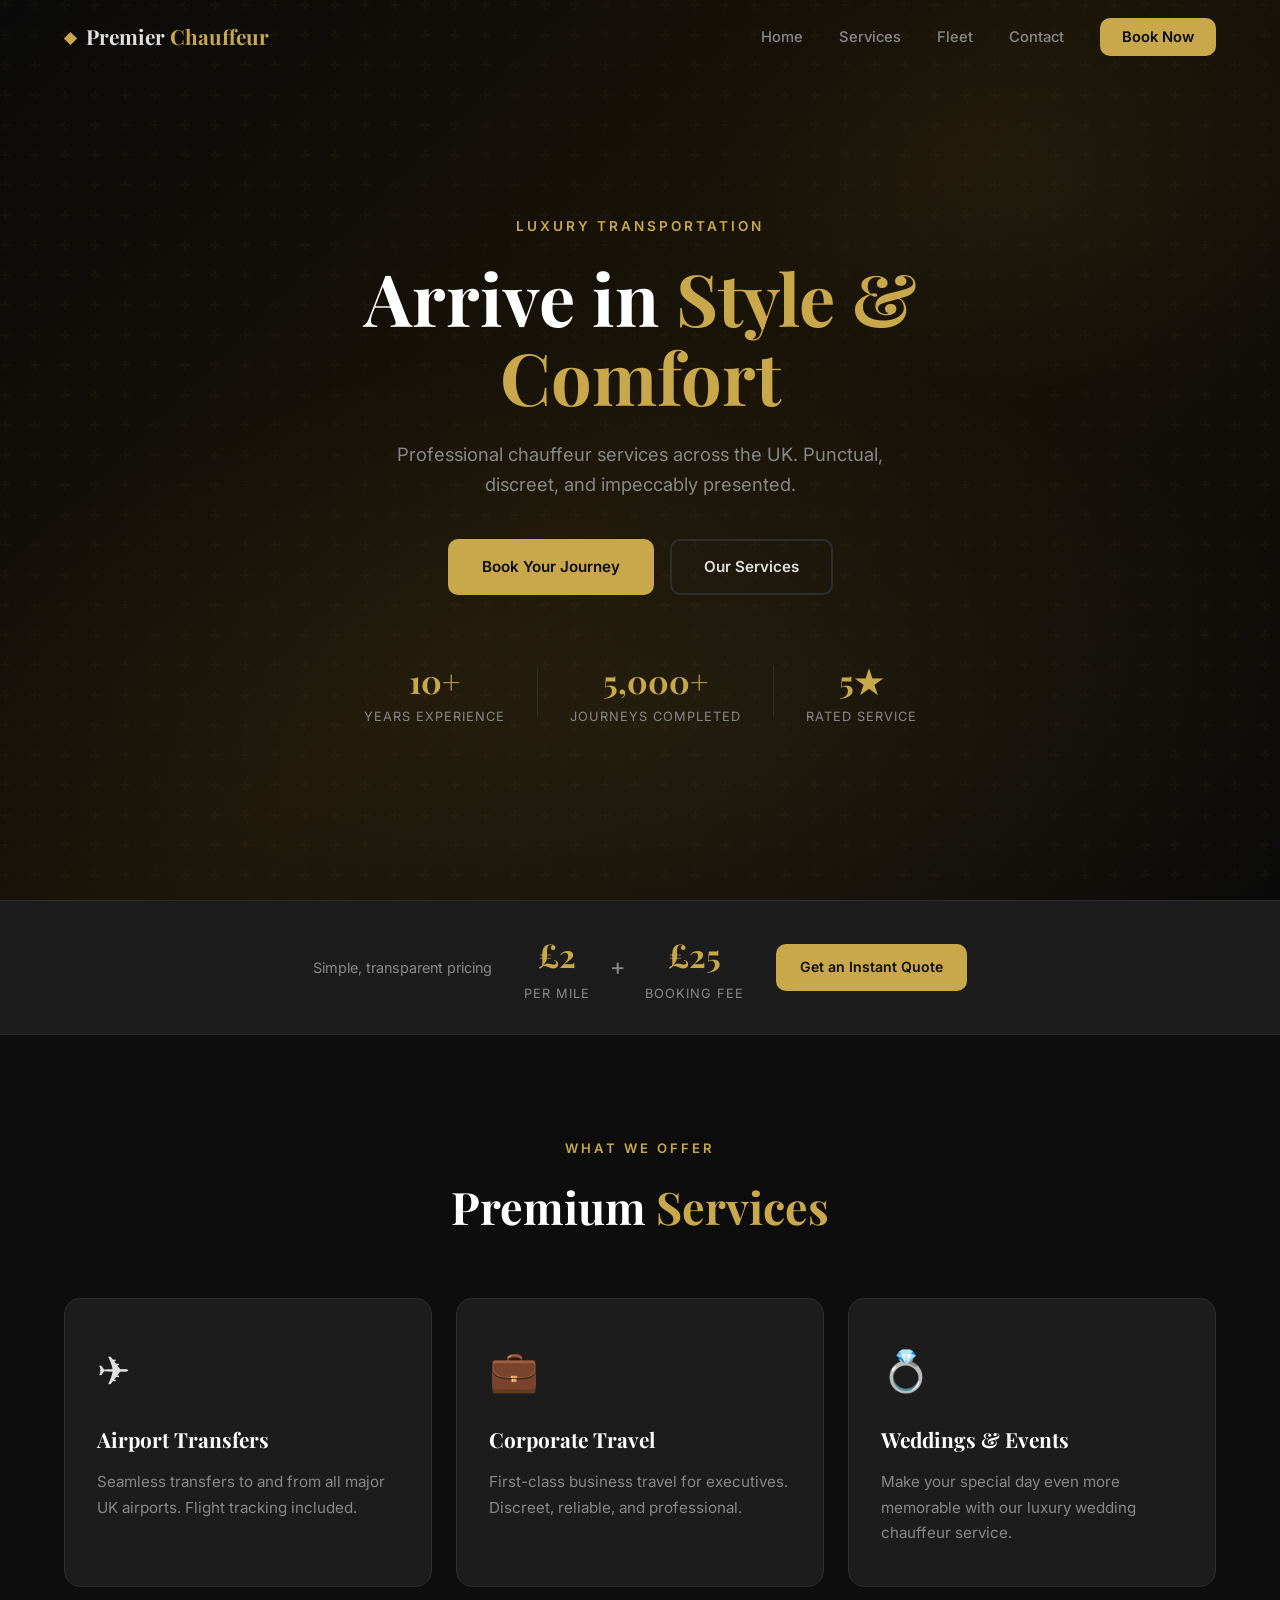
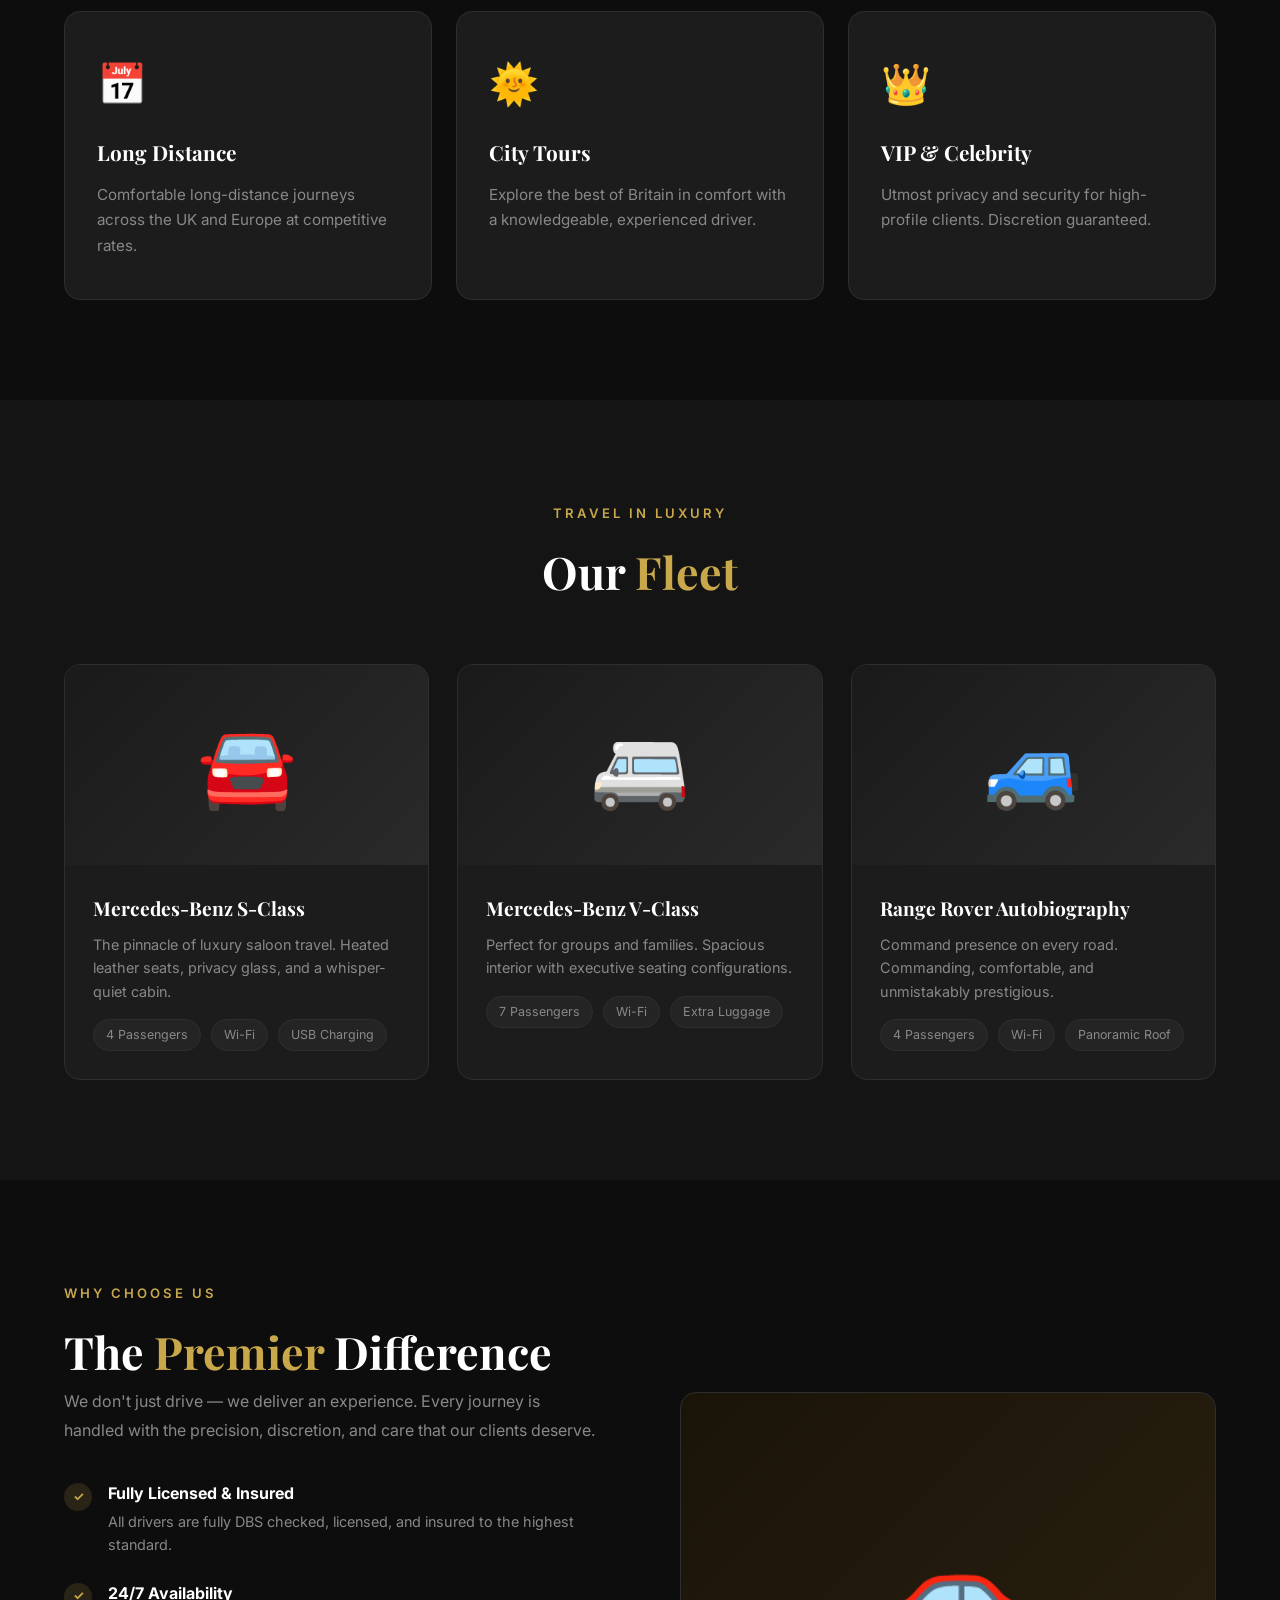
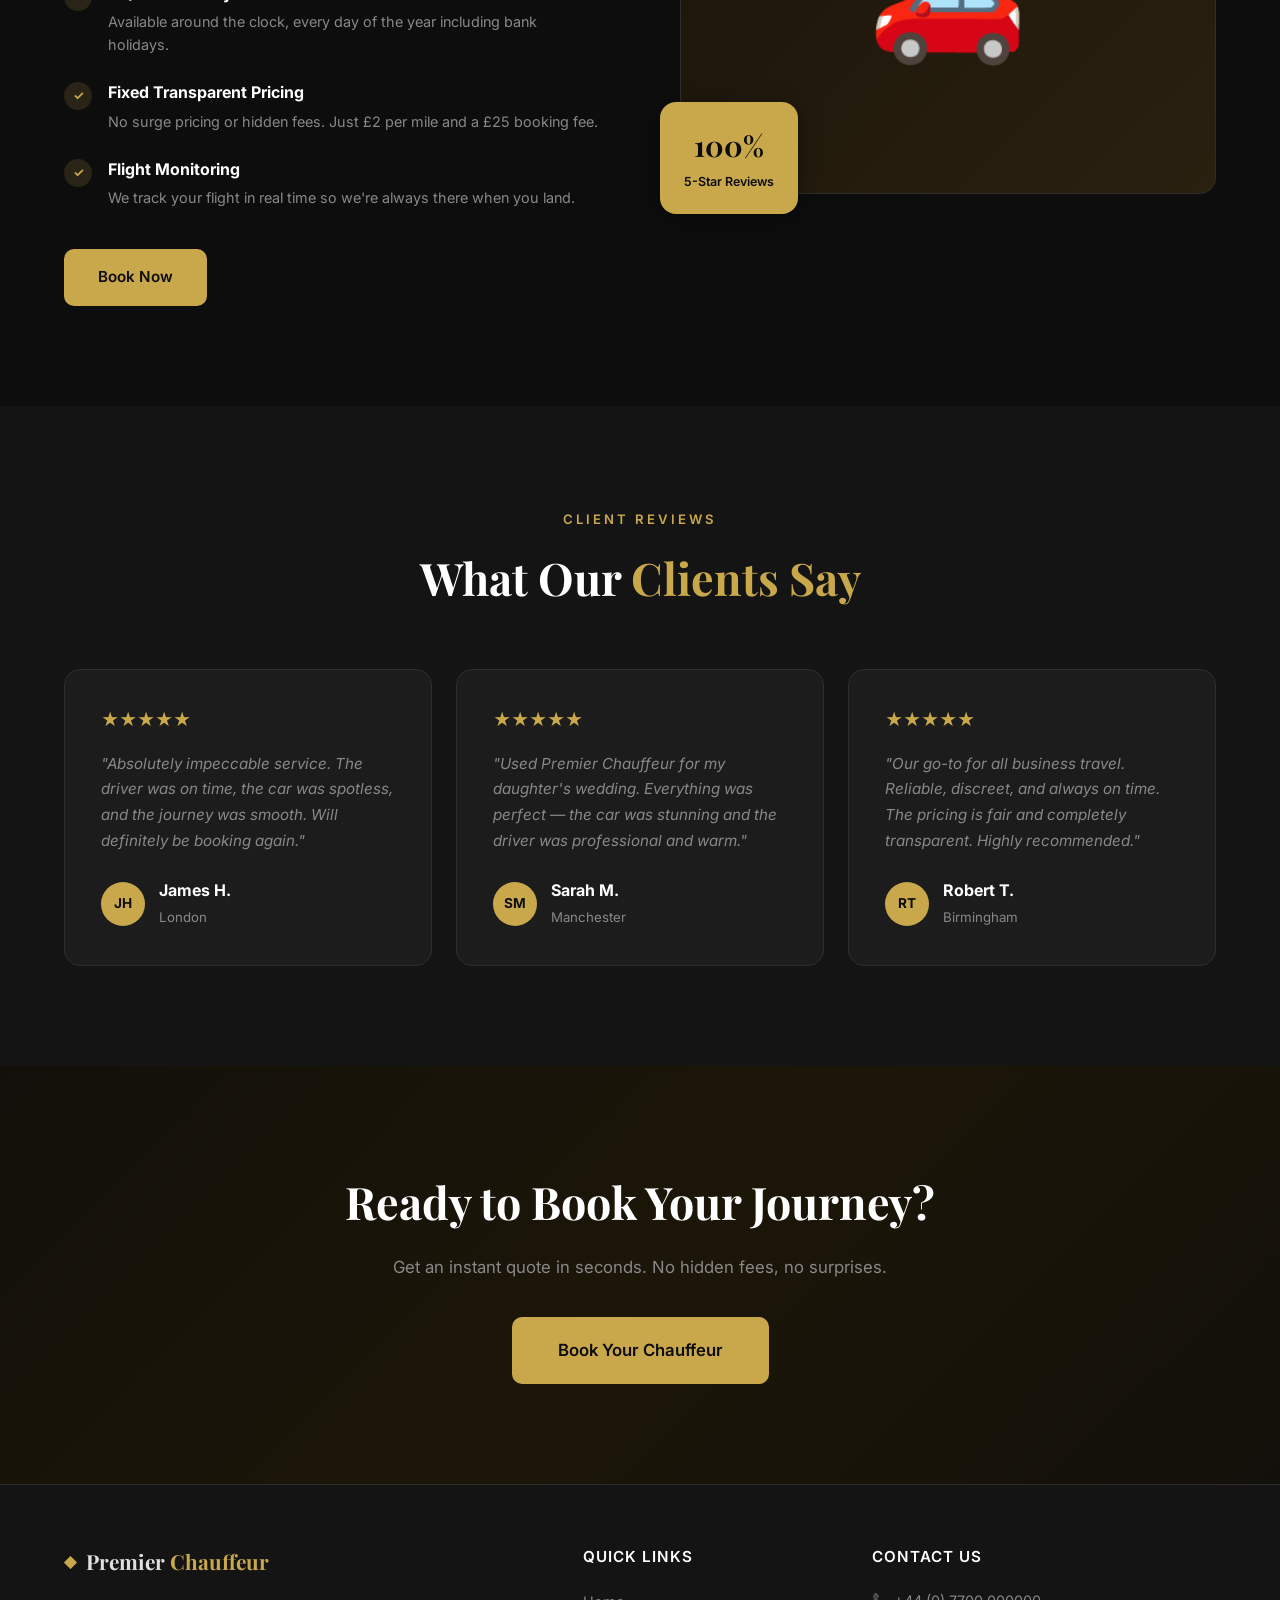
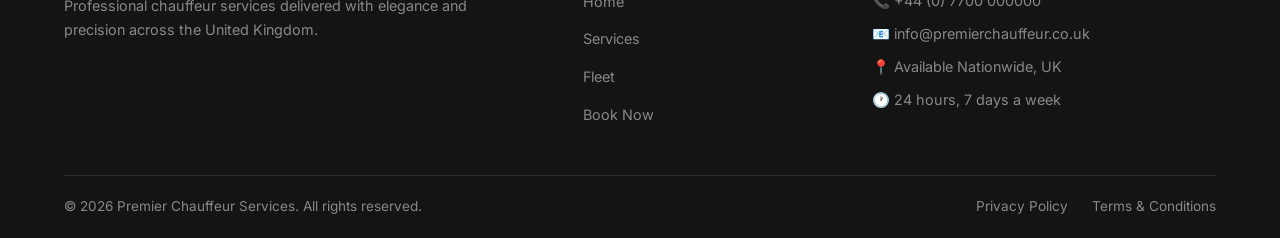
==== index.html @ fd7d9f57 "Add full chauffeuring website with booking, pricing, and payment - index.html: landing page with her" ====
<!DOCTYPE html>
<html lang="en">
<head>
  <meta charset="UTF-8" />
  <meta name="viewport" content="width=device-width, initial-scale=1.0" />
  <title>Premier Chauffeur Services</title>
  <link rel="stylesheet" href="styles.css" />
  <link rel="preconnect" href="https://fonts.googleapis.com" />
  <link href="https://fonts.googleapis.com/css2?family=Playfair+Display:wght@400;600;700&family=Inter:wght@300;400;500;600&display=swap" rel="stylesheet" />
</head>
<body>

  <!-- Navigation -->
  <nav class="navbar">
    <div class="nav-container">
      <div class="logo">
        <span class="logo-icon">&#9670;</span>
        <span class="logo-text">Premier<span class="gold"> Chauffeur</span></span>
      </div>
      <ul class="nav-links">
        <li><a href="#home">Home</a></li>
        <li><a href="#services">Services</a></li>
        <li><a href="#fleet">Fleet</a></li>
        <li><a href="#contact">Contact</a></li>
        <li><a href="booking.html" class="nav-cta">Book Now</a></li>
      </ul>
      <button class="hamburger" id="hamburger" aria-label="Menu">
        <span></span><span></span><span></span>
      </button>
    </div>
  </nav>

  <!-- Hero -->
  <section class="hero" id="home">
    <div class="hero-overlay"></div>
    <div class="hero-content">
      <p class="hero-tagline">Luxury Transportation</p>
      <h1 class="hero-title">Arrive in <span class="gold">Style &amp; Comfort</span></h1>
      <p class="hero-subtitle">Professional chauffeur services across the UK. Punctual, discreet, and impeccably presented.</p>
      <div class="hero-buttons">
        <a href="booking.html" class="btn btn-primary">Book Your Journey</a>
        <a href="#services" class="btn btn-outline">Our Services</a>
      </div>
      <div class="hero-stats">
        <div class="stat">
          <span class="stat-number">10+</span>
          <span class="stat-label">Years Experience</span>
        </div>
        <div class="stat-divider"></div>
        <div class="stat">
          <span class="stat-number">5,000+</span>
          <span class="stat-label">Journeys Completed</span>
        </div>
        <div class="stat-divider"></div>
        <div class="stat">
          <span class="stat-number">5&#9733;</span>
          <span class="stat-label">Rated Service</span>
        </div>
      </div>
    </div>
  </section>

  <!-- Price Banner -->
  <section class="price-banner">
    <div class="price-banner-inner">
      <span class="price-label">Simple, transparent pricing</span>
      <div class="price-items">
        <div class="price-item">
          <span class="price-value">£2</span>
          <span class="price-desc">per mile</span>
        </div>
        <div class="price-plus">+</div>
        <div class="price-item">
          <span class="price-value">£25</span>
          <span class="price-desc">booking fee</span>
        </div>
      </div>
      <a href="booking.html" class="btn btn-primary btn-sm">Get an Instant Quote</a>
    </div>
  </section>

  <!-- Services -->
  <section class="services" id="services">
    <div class="container">
      <div class="section-header">
        <p class="section-sub">What We Offer</p>
        <h2 class="section-title">Premium <span class="gold">Services</span></h2>
      </div>
      <div class="services-grid">
        <div class="service-card">
          <div class="service-icon">&#9992;</div>
          <h3>Airport Transfers</h3>
          <p>Seamless transfers to and from all major UK airports. Flight tracking included.</p>
        </div>
        <div class="service-card">
          <div class="service-icon">&#128188;</div>
          <h3>Corporate Travel</h3>
          <p>First-class business travel for executives. Discreet, reliable, and professional.</p>
        </div>
        <div class="service-card">
          <div class="service-icon">&#128141;</div>
          <h3>Weddings &amp; Events</h3>
          <p>Make your special day even more memorable with our luxury wedding chauffeur service.</p>
        </div>
        <div class="service-card">
          <div class="service-icon">&#128197;</div>
          <h3>Long Distance</h3>
          <p>Comfortable long-distance journeys across the UK and Europe at competitive rates.</p>
        </div>
        <div class="service-card">
          <div class="service-icon">&#127774;</div>
          <h3>City Tours</h3>
          <p>Explore the best of Britain in comfort with a knowledgeable, experienced driver.</p>
        </div>
        <div class="service-card">
          <div class="service-icon">&#128081;</div>
          <h3>VIP &amp; Celebrity</h3>
          <p>Utmost privacy and security for high-profile clients. Discretion guaranteed.</p>
        </div>
      </div>
    </div>
  </section>

  <!-- Fleet -->
  <section class="fleet" id="fleet">
    <div class="container">
      <div class="section-header">
        <p class="section-sub">Travel in Luxury</p>
        <h2 class="section-title">Our <span class="gold">Fleet</span></h2>
      </div>
      <div class="fleet-grid">
        <div class="fleet-card">
          <div class="fleet-image fleet-mercedes"></div>
          <div class="fleet-info">
            <h3>Mercedes-Benz S-Class</h3>
            <p>The pinnacle of luxury saloon travel. Heated leather seats, privacy glass, and a whisper-quiet cabin.</p>
            <div class="fleet-features">
              <span>4 Passengers</span>
              <span>Wi-Fi</span>
              <span>USB Charging</span>
            </div>
          </div>
        </div>
        <div class="fleet-card">
          <div class="fleet-image fleet-vclass"></div>
          <div class="fleet-info">
            <h3>Mercedes-Benz V-Class</h3>
            <p>Perfect for groups and families. Spacious interior with executive seating configurations.</p>
            <div class="fleet-features">
              <span>7 Passengers</span>
              <span>Wi-Fi</span>
              <span>Extra Luggage</span>
            </div>
          </div>
        </div>
        <div class="fleet-card">
          <div class="fleet-image fleet-range"></div>
          <div class="fleet-info">
            <h3>Range Rover Autobiography</h3>
            <p>Command presence on every road. Commanding, comfortable, and unmistakably prestigious.</p>
            <div class="fleet-features">
              <span>4 Passengers</span>
              <span>Wi-Fi</span>
              <span>Panoramic Roof</span>
            </div>
          </div>
        </div>
      </div>
    </div>
  </section>

  <!-- Why Choose Us -->
  <section class="why-us">
    <div class="container">
      <div class="why-grid">
        <div class="why-text">
          <p class="section-sub">Why Choose Us</p>
          <h2 class="section-title">The <span class="gold">Premier</span> Difference</h2>
          <p class="why-desc">We don't just drive — we deliver an experience. Every journey is handled with the precision, discretion, and care that our clients deserve.</p>
          <ul class="why-list">
            <li>
              <span class="why-check">&#10003;</span>
              <div>
                <strong>Fully Licensed &amp; Insured</strong>
                <p>All drivers are fully DBS checked, licensed, and insured to the highest standard.</p>
              </div>
            </li>
            <li>
              <span class="why-check">&#10003;</span>
              <div>
                <strong>24/7 Availability</strong>
                <p>Available around the clock, every day of the year including bank holidays.</p>
              </div>
            </li>
            <li>
              <span class="why-check">&#10003;</span>
              <div>
                <strong>Fixed Transparent Pricing</strong>
                <p>No surge pricing or hidden fees. Just £2 per mile and a £25 booking fee.</p>
              </div>
            </li>
            <li>
              <span class="why-check">&#10003;</span>
              <div>
                <strong>Flight Monitoring</strong>
                <p>We track your flight in real time so we're always there when you land.</p>
              </div>
            </li>
          </ul>
          <a href="booking.html" class="btn btn-primary">Book Now</a>
        </div>
        <div class="why-image-wrap">
          <div class="why-image"></div>
          <div class="why-badge">
            <span class="badge-number">100%</span>
            <span class="badge-text">5-Star Reviews</span>
          </div>
        </div>
      </div>
    </div>
  </section>

  <!-- Testimonials -->
  <section class="testimonials">
    <div class="container">
      <div class="section-header">
        <p class="section-sub">Client Reviews</p>
        <h2 class="section-title">What Our <span class="gold">Clients Say</span></h2>
      </div>
      <div class="testimonials-grid">
        <div class="testimonial-card">
          <div class="stars">&#9733;&#9733;&#9733;&#9733;&#9733;</div>
          <p>"Absolutely impeccable service. The driver was on time, the car was spotless, and the journey was smooth. Will definitely be booking again."</p>
          <div class="testimonial-author">
            <div class="author-avatar">JH</div>
            <div>
              <strong>James H.</strong>
              <span>London</span>
            </div>
          </div>
        </div>
        <div class="testimonial-card">
          <div class="stars">&#9733;&#9733;&#9733;&#9733;&#9733;</div>
          <p>"Used Premier Chauffeur for my daughter's wedding. Everything was perfect — the car was stunning and the driver was professional and warm."</p>
          <div class="testimonial-author">
            <div class="author-avatar">SM</div>
            <div>
              <strong>Sarah M.</strong>
              <span>Manchester</span>
            </div>
          </div>
        </div>
        <div class="testimonial-card">
          <div class="stars">&#9733;&#9733;&#9733;&#9733;&#9733;</div>
          <p>"Our go-to for all business travel. Reliable, discreet, and always on time. The pricing is fair and completely transparent. Highly recommended."</p>
          <div class="testimonial-author">
            <div class="author-avatar">RT</div>
            <div>
              <strong>Robert T.</strong>
              <span>Birmingham</span>
            </div>
          </div>
        </div>
      </div>
    </div>
  </section>

  <!-- CTA -->
  <section class="cta-section">
    <div class="container">
      <div class="cta-content">
        <h2>Ready to Book Your Journey?</h2>
        <p>Get an instant quote in seconds. No hidden fees, no surprises.</p>
        <a href="booking.html" class="btn btn-primary btn-lg">Book Your Chauffeur</a>
      </div>
    </div>
  </section>

  <!-- Footer -->
  <footer class="footer" id="contact">
    <div class="container">
      <div class="footer-grid">
        <div class="footer-brand">
          <div class="logo">
            <span class="logo-icon">&#9670;</span>
            <span class="logo-text">Premier<span class="gold"> Chauffeur</span></span>
          </div>
          <p>Professional chauffeur services delivered with elegance and precision across the United Kingdom.</p>
        </div>
        <div class="footer-links">
          <h4>Quick Links</h4>
          <ul>
            <li><a href="#home">Home</a></li>
            <li><a href="#services">Services</a></li>
            <li><a href="#fleet">Fleet</a></li>
            <li><a href="booking.html">Book Now</a></li>
          </ul>
        </div>
        <div class="footer-contact">
          <h4>Contact Us</h4>
          <p>&#128222; +44 (0) 7700 000000</p>
          <p>&#128231; info@premierchauffeur.co.uk</p>
          <p>&#128205; Available Nationwide, UK</p>
          <p>&#128336; 24 hours, 7 days a week</p>
        </div>
      </div>
      <div class="footer-bottom">
        <p>&copy; 2026 Premier Chauffeur Services. All rights reserved.</p>
        <div class="footer-legal">
          <a href="#">Privacy Policy</a>
          <a href="#">Terms &amp; Conditions</a>
        </div>
      </div>
    </div>
  </footer>

  <script>
    // Mobile nav toggle
    document.getElementById('hamburger').addEventListener('click', () => {
      document.querySelector('.nav-links').classList.toggle('open');
    });

    // Smooth scroll for anchor links
    document.querySelectorAll('a[href^="#"]').forEach(a => {
      a.addEventListener('click', e => {
        const target = document.querySelector(a.getAttribute('href'));
        if (target) {
          e.preventDefault();
          target.scrollIntoView({ behavior: 'smooth' });
        }
      });
    });

    // Navbar scroll effect
    window.addEventListener('scroll', () => {
      document.querySelector('.navbar').classList.toggle('scrolled', window.scrollY > 50);
    });
  </script>
</body>
</html>
---- styles.css ----
/* ─── Reset & Base ─────────────────────────────────────────────────────────── */
*, *::before, *::after { box-sizing: border-box; margin: 0; padding: 0; }

:root {
  --gold:        #C9A84C;
  --gold-light:  #E8C97A;
  --dark:        #0D0D0D;
  --dark-2:      #141414;
  --dark-3:      #1C1C1C;
  --dark-4:      #242424;
  --border:      #2E2E2E;
  --text:        #E0E0E0;
  --text-muted:  #888888;
  --white:       #FFFFFF;
  --green:       #22C55E;
  --red:         #EF4444;
  --radius:      10px;
  --radius-lg:   16px;
  --shadow:      0 4px 24px rgba(0,0,0,0.4);
  --transition:  0.25s ease;
}

html { scroll-behavior: smooth; }

body {
  font-family: 'Inter', sans-serif;
  background: var(--dark);
  color: var(--text);
  line-height: 1.6;
  font-size: 16px;
}

a { color: inherit; text-decoration: none; }
img { display: block; max-width: 100%; }

.container {
  max-width: 1200px;
  margin: 0 auto;
  padding: 0 24px;
}

.gold { color: var(--gold); }
.gold-link { color: var(--gold); text-decoration: underline; }
.required { color: var(--red); }
.optional { color: var(--text-muted); font-size: 0.8em; font-weight: 400; }

/* ─── Buttons ──────────────────────────────────────────────────────────────── */
.btn {
  display: inline-flex;
  align-items: center;
  justify-content: center;
  gap: 8px;
  padding: 14px 32px;
  border-radius: var(--radius);
  font-family: 'Inter', sans-serif;
  font-size: 0.95rem;
  font-weight: 600;
  cursor: pointer;
  border: 2px solid transparent;
  transition: all var(--transition);
  white-space: nowrap;
}
.btn-primary {
  background: var(--gold);
  color: var(--dark);
  border-color: var(--gold);
}
.btn-primary:hover {
  background: var(--gold-light);
  border-color: var(--gold-light);
  transform: translateY(-1px);
  box-shadow: 0 6px 20px rgba(201,168,76,0.35);
}
.btn-outline {
  background: transparent;
  color: var(--text);
  border-color: var(--border);
}
.btn-outline:hover {
  border-color: var(--gold);
  color: var(--gold);
}
.btn-sm  { padding: 10px 22px; font-size: 0.88rem; }
.btn-lg  { padding: 18px 44px; font-size: 1.05rem; }
.btn-block { width: 100%; }
.btn:disabled { opacity: 0.6; cursor: not-allowed; transform: none; }

/* ─── Navbar ───────────────────────────────────────────────────────────────── */
.navbar {
  position: fixed;
  top: 0; left: 0; right: 0;
  z-index: 1000;
  padding: 20px 0;
  transition: all var(--transition);
}
.navbar.scrolled {
  background: rgba(13,13,13,0.97);
  backdrop-filter: blur(12px);
  padding: 14px 0;
  border-bottom: 1px solid var(--border);
  box-shadow: var(--shadow);
}
.nav-container {
  max-width: 1200px;
  margin: 0 auto;
  padding: 0 24px;
  display: flex;
  align-items: center;
  justify-content: space-between;
}
.logo {
  display: flex;
  align-items: center;
  gap: 10px;
  font-family: 'Playfair Display', serif;
  font-size: 1.3rem;
  font-weight: 700;
}
.logo-icon { color: var(--gold); font-size: 1rem; }

.nav-links {
  display: flex;
  list-style: none;
  gap: 36px;
  align-items: center;
}
.nav-links a {
  font-size: 0.92rem;
  font-weight: 500;
  color: var(--text-muted);
  transition: color var(--transition);
}
.nav-links a:hover, .nav-links a.active { color: var(--white); }
.nav-cta {
  background: var(--gold) !important;
  color: var(--dark) !important;
  padding: 10px 22px;
  border-radius: var(--radius);
  font-weight: 600 !important;
}
.nav-cta:hover { background: var(--gold-light) !important; }

.hamburger {
  display: none;
  flex-direction: column;
  gap: 5px;
  background: none;
  border: none;
  cursor: pointer;
  padding: 4px;
}
.hamburger span {
  display: block;
  width: 24px; height: 2px;
  background: var(--text);
  border-radius: 2px;
  transition: var(--transition);
}

/* ─── Hero ─────────────────────────────────────────────────────────────────── */
.hero {
  position: relative;
  min-height: 100vh;
  display: flex;
  align-items: center;
  background: linear-gradient(135deg, #0a0a0a 0%, #1a1408 50%, #0a0a0a 100%);
  overflow: hidden;
}
.hero::before {
  content: '';
  position: absolute;
  inset: 0;
  background:
    radial-gradient(ellipse 80% 60% at 50% 80%, rgba(201,168,76,0.08) 0%, transparent 70%),
    radial-gradient(ellipse 40% 40% at 80% 20%, rgba(201,168,76,0.05) 0%, transparent 60%);
}
.hero-overlay {
  position: absolute;
  inset: 0;
  background: url("data:image/svg+xml,%3Csvg width='60' height='60' viewBox='0 0 60 60' xmlns='http://www.w3.org/2000/svg'%3E%3Cg fill='none' fill-rule='evenodd'%3E%3Cg fill='%23C9A84C' fill-opacity='0.03'%3E%3Cpath d='M36 34v-4h-2v4h-4v2h4v4h2v-4h4v-2h-4zm0-30V0h-2v4h-4v2h4v4h2V6h4V4h-4zM6 34v-4H4v4H0v2h4v4h2v-4h4v-2H6zM6 4V0H4v4H0v2h4v4h2V6h4V4H6z'/%3E%3C/g%3E%3C/g%3E%3C/svg%3E");
}
.hero-content {
  position: relative;
  max-width: 1200px;
  margin: 0 auto;
  padding: 120px 24px 80px;
  max-width: 700px;
  margin-left: auto;
  margin-right: auto;
  text-align: center;
}
.hero-tagline {
  display: inline-block;
  color: var(--gold);
  font-size: 0.85rem;
  font-weight: 600;
  letter-spacing: 3px;
  text-transform: uppercase;
  margin-bottom: 20px;
}
.hero-title {
  font-family: 'Playfair Display', serif;
  font-size: clamp(2.5rem, 6vw, 4.5rem);
  font-weight: 700;
  line-height: 1.1;
  color: var(--white);
  margin-bottom: 24px;
}
.hero-subtitle {
  font-size: 1.15rem;
  color: var(--text-muted);
  max-width: 520px;
  margin: 0 auto 40px;
}
.hero-buttons { display: flex; gap: 16px; justify-content: center; flex-wrap: wrap; margin-bottom: 60px; }
.hero-stats {
  display: flex;
  align-items: center;
  justify-content: center;
  gap: 32px;
  flex-wrap: wrap;
}
.stat { text-align: center; }
.stat-number { display: block; font-family: 'Playfair Display', serif; font-size: 2rem; color: var(--gold); font-weight: 700; }
.stat-label { display: block; font-size: 0.8rem; color: var(--text-muted); text-transform: uppercase; letter-spacing: 1px; }
.stat-divider { width: 1px; height: 50px; background: var(--border); }

/* ─── Price Banner ─────────────────────────────────────────────────────────── */
.price-banner {
  background: var(--dark-3);
  border-top: 1px solid var(--border);
  border-bottom: 1px solid var(--border);
  padding: 28px 24px;
}
.price-banner-inner {
  max-width: 1200px;
  margin: 0 auto;
  display: flex;
  align-items: center;
  justify-content: center;
  gap: 32px;
  flex-wrap: wrap;
}
.price-label { color: var(--text-muted); font-size: 0.9rem; }
.price-items { display: flex; align-items: center; gap: 20px; }
.price-item { text-align: center; }
.price-value { display: block; font-family: 'Playfair Display', serif; font-size: 2rem; color: var(--gold); font-weight: 700; }
.price-desc { font-size: 0.8rem; color: var(--text-muted); text-transform: uppercase; letter-spacing: 1px; }
.price-plus { color: var(--text-muted); font-size: 1.5rem; }

/* ─── Section Common ───────────────────────────────────────────────────────── */
.section-header { text-align: center; margin-bottom: 56px; }
.section-sub {
  display: inline-block;
  color: var(--gold);
  font-size: 0.82rem;
  font-weight: 600;
  letter-spacing: 3px;
  text-transform: uppercase;
  margin-bottom: 12px;
}
.section-title {
  font-family: 'Playfair Display', serif;
  font-size: clamp(1.8rem, 4vw, 2.8rem);
  font-weight: 700;
  color: var(--white);
}

/* ─── Services ─────────────────────────────────────────────────────────────── */
.services { padding: 100px 0; }
.services-grid {
  display: grid;
  grid-template-columns: repeat(auto-fit, minmax(300px, 1fr));
  gap: 24px;
}
.service-card {
  background: var(--dark-3);
  border: 1px solid var(--border);
  border-radius: var(--radius-lg);
  padding: 40px 32px;
  transition: all var(--transition);
}
.service-card:hover {
  border-color: var(--gold);
  transform: translateY(-4px);
  box-shadow: 0 12px 40px rgba(201,168,76,0.12);
}
.service-icon { font-size: 2.5rem; margin-bottom: 20px; }
.service-card h3 { font-family: 'Playfair Display', serif; font-size: 1.3rem; color: var(--white); margin-bottom: 12px; }
.service-card p { color: var(--text-muted); font-size: 0.95rem; line-height: 1.7; }

/* ─── Fleet ────────────────────────────────────────────────────────────────── */
.fleet { padding: 100px 0; background: var(--dark-2); }
.fleet-grid { display: grid; grid-template-columns: repeat(auto-fit, minmax(340px, 1fr)); gap: 28px; }
.fleet-card {
  background: var(--dark-3);
  border: 1px solid var(--border);
  border-radius: var(--radius-lg);
  overflow: hidden;
  transition: all var(--transition);
}
.fleet-card:hover { border-color: var(--gold); transform: translateY(-4px); box-shadow: 0 12px 40px rgba(201,168,76,0.1); }
.fleet-image {
  height: 200px;
  background: linear-gradient(135deg, #1a1a1a, #2a2a2a);
  position: relative;
  display: flex;
  align-items: center;
  justify-content: center;
  font-size: 5rem;
}
.fleet-mercedes::after { content: '🚘'; }
.fleet-vclass::after   { content: '🚐'; }
.fleet-range::after    { content: '🚙'; }
.fleet-info { padding: 28px; }
.fleet-info h3 { font-family: 'Playfair Display', serif; color: var(--white); font-size: 1.2rem; margin-bottom: 10px; }
.fleet-info p  { color: var(--text-muted); font-size: 0.9rem; margin-bottom: 16px; line-height: 1.6; }
.fleet-features { display: flex; gap: 10px; flex-wrap: wrap; }
.fleet-features span {
  background: var(--dark-4);
  border: 1px solid var(--border);
  padding: 5px 12px;
  border-radius: 20px;
  font-size: 0.78rem;
  color: var(--text-muted);
}

/* ─── Why Us ───────────────────────────────────────────────────────────────── */
.why-us { padding: 100px 0; }
.why-grid { display: grid; grid-template-columns: 1fr 1fr; gap: 80px; align-items: center; }
.why-desc { color: var(--text-muted); margin-bottom: 36px; line-height: 1.8; }
.why-list { list-style: none; margin-bottom: 40px; display: flex; flex-direction: column; gap: 24px; }
.why-list li { display: flex; gap: 16px; align-items: flex-start; }
.why-check {
  min-width: 28px; height: 28px;
  background: rgba(201,168,76,0.15);
  color: var(--gold);
  border-radius: 50%;
  display: flex; align-items: center; justify-content: center;
  font-size: 0.8rem;
  font-weight: 700;
  flex-shrink: 0;
  margin-top: 2px;
}
.why-list strong { display: block; color: var(--white); margin-bottom: 4px; }
.why-list p { color: var(--text-muted); font-size: 0.9rem; margin: 0; }
.why-image-wrap { position: relative; }
.why-image {
  width: 100%;
  aspect-ratio: 4/3;
  background: linear-gradient(135deg, #1a1408, #2a2010);
  border-radius: var(--radius-lg);
  display: flex;
  align-items: center;
  justify-content: center;
  font-size: 8rem;
  border: 1px solid var(--border);
}
.why-image::after { content: '🚗'; }
.why-badge {
  position: absolute;
  bottom: -20px; left: -20px;
  background: var(--gold);
  color: var(--dark);
  padding: 20px 24px;
  border-radius: var(--radius-lg);
  text-align: center;
  box-shadow: var(--shadow);
}
.badge-number { display: block; font-family: 'Playfair Display', serif; font-size: 1.8rem; font-weight: 700; }
.badge-text   { font-size: 0.78rem; font-weight: 600; }

/* ─── Testimonials ─────────────────────────────────────────────────────────── */
.testimonials { padding: 100px 0; background: var(--dark-2); }
.testimonials-grid { display: grid; grid-template-columns: repeat(auto-fit, minmax(300px, 1fr)); gap: 24px; }
.testimonial-card {
  background: var(--dark-3);
  border: 1px solid var(--border);
  border-radius: var(--radius-lg);
  padding: 36px;
}
.stars { color: var(--gold); font-size: 1.1rem; margin-bottom: 16px; }
.testimonial-card p { color: var(--text-muted); font-size: 0.95rem; line-height: 1.7; margin-bottom: 24px; font-style: italic; }
.testimonial-author { display: flex; align-items: center; gap: 14px; }
.author-avatar {
  width: 44px; height: 44px;
  background: var(--gold);
  color: var(--dark);
  border-radius: 50%;
  display: flex; align-items: center; justify-content: center;
  font-weight: 700; font-size: 0.85rem;
  flex-shrink: 0;
}
.testimonial-author strong { display: block; color: var(--white); }
.testimonial-author span  { font-size: 0.83rem; color: var(--text-muted); }

/* ─── CTA Section ──────────────────────────────────────────────────────────── */
.cta-section {
  padding: 100px 0;
  background: linear-gradient(135deg, #12100a, #1c1608, #12100a);
  text-align: center;
}
.cta-content h2 { font-family: 'Playfair Display', serif; font-size: clamp(1.8rem, 4vw, 2.8rem); color: var(--white); margin-bottom: 16px; }
.cta-content p  { color: var(--text-muted); font-size: 1.05rem; margin-bottom: 36px; }

/* ─── Footer ───────────────────────────────────────────────────────────────── */
.footer { background: var(--dark-2); border-top: 1px solid var(--border); padding: 60px 0 0; }
.footer-grid { display: grid; grid-template-columns: 2fr 1fr 1.5fr; gap: 60px; margin-bottom: 48px; }
.footer-brand .logo { margin-bottom: 16px; }
.footer-brand p { color: var(--text-muted); font-size: 0.9rem; line-height: 1.7; }
.footer-links h4, .footer-contact h4 { color: var(--white); font-size: 0.95rem; font-weight: 600; margin-bottom: 20px; text-transform: uppercase; letter-spacing: 1px; }
.footer-links ul { list-style: none; display: flex; flex-direction: column; gap: 12px; }
.footer-links a { color: var(--text-muted); font-size: 0.9rem; transition: color var(--transition); }
.footer-links a:hover { color: var(--gold); }
.footer-contact p { color: var(--text-muted); font-size: 0.9rem; margin-bottom: 10px; }
.footer-bottom {
  border-top: 1px solid var(--border);
  padding: 20px 0;
  display: flex;
  align-items: center;
  justify-content: space-between;
  flex-wrap: wrap;
  gap: 12px;
}
.footer-bottom p { color: var(--text-muted); font-size: 0.85rem; }
.footer-legal { display: flex; gap: 24px; }
.footer-legal a { color: var(--text-muted); font-size: 0.85rem; transition: color var(--transition); }
.footer-legal a:hover { color: var(--gold); }

/* ─── Booking Page ─────────────────────────────────────────────────────────── */
.booking-page { background: var(--dark-2); }

.booking-header {
  background: var(--dark);
  border-bottom: 1px solid var(--border);
  padding: 120px 0 60px;
  text-align: center;
}
.booking-header h1 { font-family: 'Playfair Display', serif; font-size: clamp(2rem, 5vw, 3.5rem); color: var(--white); margin-bottom: 12px; }
.booking-header-sub { color: var(--text-muted); font-size: 1rem; }

/* Steps bar */
.steps-bar {
  background: var(--dark-3);
  border-bottom: 1px solid var(--border);
  padding: 24px 0;
  position: sticky;
  top: 61px;
  z-index: 100;
}
.steps { display: flex; align-items: center; justify-content: center; gap: 0; }
.step {
  display: flex;
  align-items: center;
  gap: 12px;
  color: var(--text-muted);
  font-size: 0.88rem;
  font-weight: 500;
}
.step.active { color: var(--white); }
.step.completed { color: var(--gold); }
.step-circle {
  width: 32px; height: 32px;
  border-radius: 50%;
  border: 2px solid var(--border);
  display: flex; align-items: center; justify-content: center;
  font-weight: 700;
  font-size: 0.85rem;
  transition: all var(--transition);
}
.step.active .step-circle { border-color: var(--gold); background: var(--gold); color: var(--dark); }
.step.completed .step-circle { border-color: var(--gold); background: transparent; color: var(--gold); }
.step-line { width: 60px; height: 1px; background: var(--border); margin: 0 16px; }

/* Booking layout */
.booking-section { padding: 60px 0 100px; }
.booking-layout { display: grid; grid-template-columns: 1fr 380px; gap: 40px; align-items: start; }

/* Form */
.booking-form-wrap {
  background: var(--dark-3);
  border: 1px solid var(--border);
  border-radius: var(--radius-lg);
  padding: 40px;
}
.step-title {
  font-family: 'Playfair Display', serif;
  font-size: 1.6rem;
  color: var(--white);
  margin-bottom: 32px;
  padding-bottom: 20px;
  border-bottom: 1px solid var(--border);
}
.hidden { display: none !important; }

.form-group { margin-bottom: 22px; }
.form-group label {
  display: block;
  font-size: 0.88rem;
  font-weight: 500;
  color: var(--text);
  margin-bottom: 8px;
}
.form-group input,
.form-group select,
.form-group textarea {
  width: 100%;
  background: var(--dark-4);
  border: 1.5px solid var(--border);
  color: var(--white);
  padding: 12px 16px;
  border-radius: var(--radius);
  font-family: 'Inter', sans-serif;
  font-size: 0.95rem;
  transition: border-color var(--transition);
  outline: none;
}
.form-group input::placeholder,
.form-group textarea::placeholder { color: #555; }
.form-group input:focus,
.form-group select:focus,
.form-group textarea:focus { border-color: var(--gold); }
.form-group select option { background: var(--dark-4); }
.form-group textarea { resize: vertical; }

.form-row { display: grid; grid-template-columns: 1fr 1fr; gap: 20px; }

.input-with-icon { position: relative; }
.input-with-icon input { padding-left: 42px; }
.input-icon {
  position: absolute;
  left: 14px;
  top: 50%;
  transform: translateY(-50%);
  font-size: 0.6rem;
  pointer-events: none;
}
.green-dot { color: var(--green); }
.red-dot   { color: var(--red); }

.field-error { display: block; color: var(--red); font-size: 0.8rem; margin-top: 5px; min-height: 1em; }

/* Vehicle options */
.vehicle-options { display: grid; grid-template-columns: repeat(3, 1fr); gap: 12px; }
.vehicle-option input[type="radio"] { display: none; }
.vehicle-card {
  background: var(--dark-4);
  border: 2px solid var(--border);
  border-radius: var(--radius);
  padding: 18px 12px;
  text-align: center;
  cursor: pointer;
  transition: all var(--transition);
  display: flex;
  flex-direction: column;
  align-items: center;
  gap: 6px;
}
.vehicle-card:hover { border-color: var(--gold); }
.vehicle-option input:checked + .vehicle-card {
  border-color: var(--gold);
  background: rgba(201,168,76,0.08);
}
.vehicle-emoji { font-size: 2rem; }
.vehicle-card strong { color: var(--white); font-size: 0.88rem; }
.vehicle-card span   { color: var(--text-muted); font-size: 0.78rem; }

/* Distance result */
.distance-result {
  background: rgba(201,168,76,0.07);
  border: 1px solid rgba(201,168,76,0.3);
  border-radius: var(--radius);
  padding: 16px 20px;
  margin-bottom: 24px;
}
.distance-inner { display: flex; justify-content: space-between; align-items: center; margin-bottom: 6px; }
.distance-label { font-size: 0.88rem; color: var(--text-muted); }
.distance-value { color: var(--gold); font-weight: 600; font-size: 1.1rem; }
.distance-note  { font-size: 0.78rem; color: var(--text-muted); }

/* Checkboxes */
.checkbox-group { margin-bottom: 18px; }
.checkbox-label {
  display: flex;
  align-items: center;
  gap: 12px;
  cursor: pointer;
  font-size: 0.92rem;
  color: var(--text);
}
.checkbox-label input[type="checkbox"] { display: none; }
.checkbox-custom {
  width: 20px; height: 20px;
  border: 2px solid var(--border);
  border-radius: 5px;
  display: flex; align-items: center; justify-content: center;
  transition: all var(--transition);
  flex-shrink: 0;
}
.checkbox-label input:checked + .checkbox-custom {
  background: var(--gold);
  border-color: var(--gold);
}
.checkbox-label input:checked + .checkbox-custom::after {
  content: '✓';
  color: var(--dark);
  font-size: 0.75rem;
  font-weight: 700;
}

/* Form navigation */
.form-nav { display: flex; gap: 16px; margin-top: 8px; }
.form-nav .btn { flex: 1; }

/* Payment */
.payment-notice {
  background: rgba(34,197,94,0.1);
  border: 1px solid rgba(34,197,94,0.3);
  border-radius: var(--radius);
  padding: 12px 16px;
  font-size: 0.88rem;
  color: var(--green);
  margin-bottom: 28px;
  display: flex;
  align-items: center;
  gap: 10px;
}
.card-input-wrap { position: relative; }
.card-input-wrap input { padding-right: 90px; }
.card-icons {
  position: absolute;
  right: 12px; top: 50%;
  transform: translateY(-50%);
  display: flex; gap: 6px; align-items: center;
}
.card-icon { height: 20px; width: auto; object-fit: contain; }
.cvv-tooltip { color: var(--text-muted); cursor: help; margin-left: 4px; }
.btn-pay { gap: 10px; font-size: 1rem; }

/* ─── Sidebar ──────────────────────────────────────────────────────────────── */
.booking-sidebar { display: flex; flex-direction: column; gap: 20px; }
.price-summary {
  background: var(--dark-3);
  border: 1px solid var(--border);
  border-radius: var(--radius-lg);
  overflow: hidden;
  position: sticky;
  top: 130px;
}
.summary-title {
  background: var(--dark-4);
  border-bottom: 1px solid var(--border);
  padding: 20px 24px;
  font-family: 'Playfair Display', serif;
  font-size: 1.1rem;
  color: var(--white);
}
.summary-journey { padding: 24px; border-bottom: 1px solid var(--border); }
.journey-placeholder { text-align: center; color: var(--text-muted); font-size: 0.9rem; }
.journey-placeholder span { display: block; font-size: 2rem; margin-bottom: 10px; opacity: 0.4; }
.journey-row { display: flex; align-items: flex-start; gap: 12px; }
.journey-row + .journey-row { margin-top: 4px; }
.journey-dot { font-size: 0.6rem; margin-top: 5px; flex-shrink: 0; }
.journey-line { width: 1px; height: 20px; background: var(--border); margin-left: 5px; margin: 4px 0 4px 5px; }
.journey-label { font-size: 0.75rem; color: var(--text-muted); text-transform: uppercase; letter-spacing: 1px; }
.journey-val { font-size: 0.88rem; color: var(--white); margin-top: 2px; line-height: 1.4; }
.journey-meta { margin-top: 16px; display: flex; gap: 16px; flex-wrap: wrap; }
.journey-meta span { font-size: 0.83rem; color: var(--text-muted); }

.price-breakdown { padding: 24px; border-bottom: 1px solid var(--border); }
.breakdown-row {
  display: flex;
  justify-content: space-between;
  align-items: center;
  padding: 8px 0;
  font-size: 0.88rem;
  color: var(--text-muted);
  border-bottom: 1px solid rgba(255,255,255,0.04);
}
.breakdown-row:last-child { border-bottom: none; }
.breakdown-total {
  display: flex;
  justify-content: space-between;
  align-items: center;
  padding: 16px 0 0;
  font-size: 1.05rem;
  font-weight: 700;
  color: var(--white);
  margin-top: 8px;
  border-top: 1px solid var(--border);
}
.summary-features { padding: 20px 24px; }
.summary-feature {
  display: flex;
  align-items: center;
  gap: 10px;
  font-size: 0.83rem;
  color: var(--text-muted);
  margin-bottom: 10px;
}
.summary-feature span { color: var(--green); font-weight: 700; }

.sidebar-contact {
  background: var(--dark-3);
  border: 1px solid var(--border);
  border-radius: var(--radius-lg);
  padding: 24px;
  text-align: center;
}
.sidebar-contact p { font-size: 0.88rem; color: var(--text-muted); margin-bottom: 10px; }
.sidebar-phone { display: block; color: var(--gold); font-size: 1.15rem; font-weight: 700; margin-bottom: 6px; }
.sidebar-hours { font-size: 0.78rem; color: var(--text-muted); margin: 0 !important; }

/* ─── Confirmation Modal ───────────────────────────────────────────────────── */
.modal-overlay {
  position: fixed;
  inset: 0;
  background: rgba(0,0,0,0.85);
  backdrop-filter: blur(6px);
  z-index: 2000;
  display: flex;
  align-items: center;
  justify-content: center;
  padding: 24px;
}
.modal {
  background: var(--dark-3);
  border: 1px solid var(--border);
  border-radius: var(--radius-lg);
  padding: 48px 40px;
  max-width: 520px;
  width: 100%;
  text-align: center;
  animation: modalIn 0.4s ease;
}
@keyframes modalIn {
  from { opacity: 0; transform: scale(0.92) translateY(20px); }
  to   { opacity: 1; transform: scale(1) translateY(0); }
}
.modal-icon {
  width: 72px; height: 72px;
  background: var(--green);
  color: #fff;
  border-radius: 50%;
  font-size: 2.2rem;
  display: flex; align-items: center; justify-content: center;
  margin: 0 auto 24px;
  font-weight: 700;
}
.modal h2 { font-family: 'Playfair Display', serif; font-size: 1.8rem; color: var(--white); margin-bottom: 16px; }
.modal > p { color: var(--text-muted); font-size: 0.95rem; margin-bottom: 24px; line-height: 1.7; }
.modal-ref {
  background: var(--dark-4);
  border: 1px solid var(--border);
  border-radius: var(--radius);
  padding: 12px 20px;
  font-size: 0.9rem;
  color: var(--text-muted);
  margin-bottom: 20px;
}
.modal-ref strong { color: var(--gold); }
.modal-details {
  text-align: left;
  background: var(--dark-4);
  border: 1px solid var(--border);
  border-radius: var(--radius);
  padding: 20px;
  margin-bottom: 20px;
}
.modal-detail-row {
  display: flex;
  justify-content: space-between;
  align-items: center;
  padding: 8px 0;
  border-bottom: 1px solid rgba(255,255,255,0.05);
  font-size: 0.88rem;
  gap: 16px;
}
.modal-detail-row:last-child { border-bottom: none; }
.modal-detail-row span { color: var(--text-muted); flex-shrink: 0; }
.modal-detail-row strong { color: var(--white); text-align: right; }
.modal-note { color: var(--text-muted); font-size: 0.85rem; margin-bottom: 28px; line-height: 1.6; }

/* ─── Responsive ───────────────────────────────────────────────────────────── */
@media (max-width: 1024px) {
  .why-grid { grid-template-columns: 1fr; gap: 48px; }
  .why-image-wrap { max-width: 500px; margin: 0 auto; }
  .footer-grid { grid-template-columns: 1fr 1fr; }
  .footer-brand { grid-column: 1 / -1; }
  .booking-layout { grid-template-columns: 1fr; }
  .price-summary { position: static; }
  .booking-sidebar { order: -1; }
}

@media (max-width: 768px) {
  .nav-links {
    display: none;
    position: fixed;
    top: 0; left: 0; right: 0; bottom: 0;
    background: var(--dark);
    flex-direction: column;
    justify-content: center;
    align-items: center;
    gap: 32px;
    z-index: 999;
  }
  .nav-links.open { display: flex; }
  .nav-links a { font-size: 1.2rem; }
  .hamburger { display: flex; z-index: 1001; }

  .hero-content { padding: 100px 24px 60px; }
  .hero-stats { gap: 16px; }
  .stat-divider { display: none; }

  .form-row { grid-template-columns: 1fr; }
  .vehicle-options { grid-template-columns: 1fr; }

  .steps { gap: 0; }
  .step span { display: none; }
  .step-line { width: 30px; margin: 0 8px; }

  .footer-grid { grid-template-columns: 1fr; gap: 36px; }

  .booking-form-wrap { padding: 28px 20px; }

  .modal { padding: 36px 24px; }

  .price-banner-inner { flex-direction: column; gap: 20px; text-align: center; }

  .services-grid, .fleet-grid, .testimonials-grid { grid-template-columns: 1fr; }
}
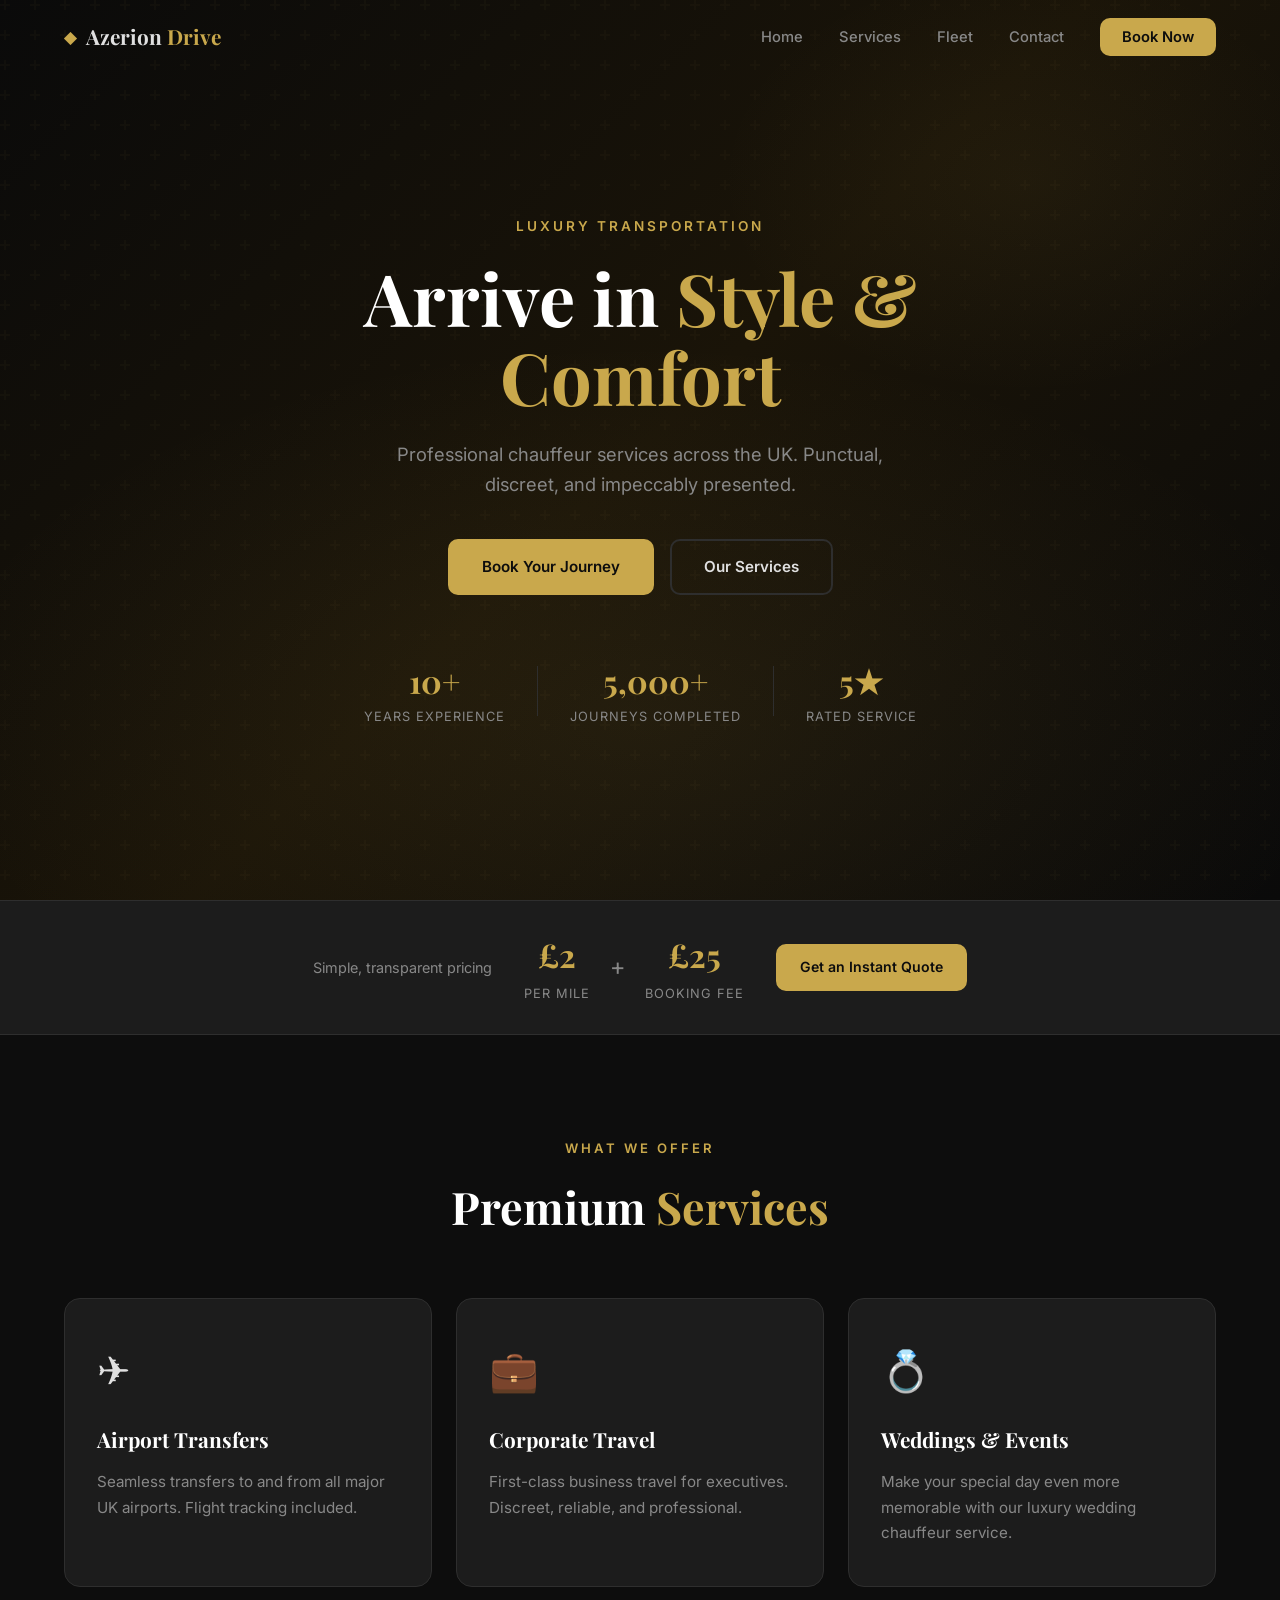
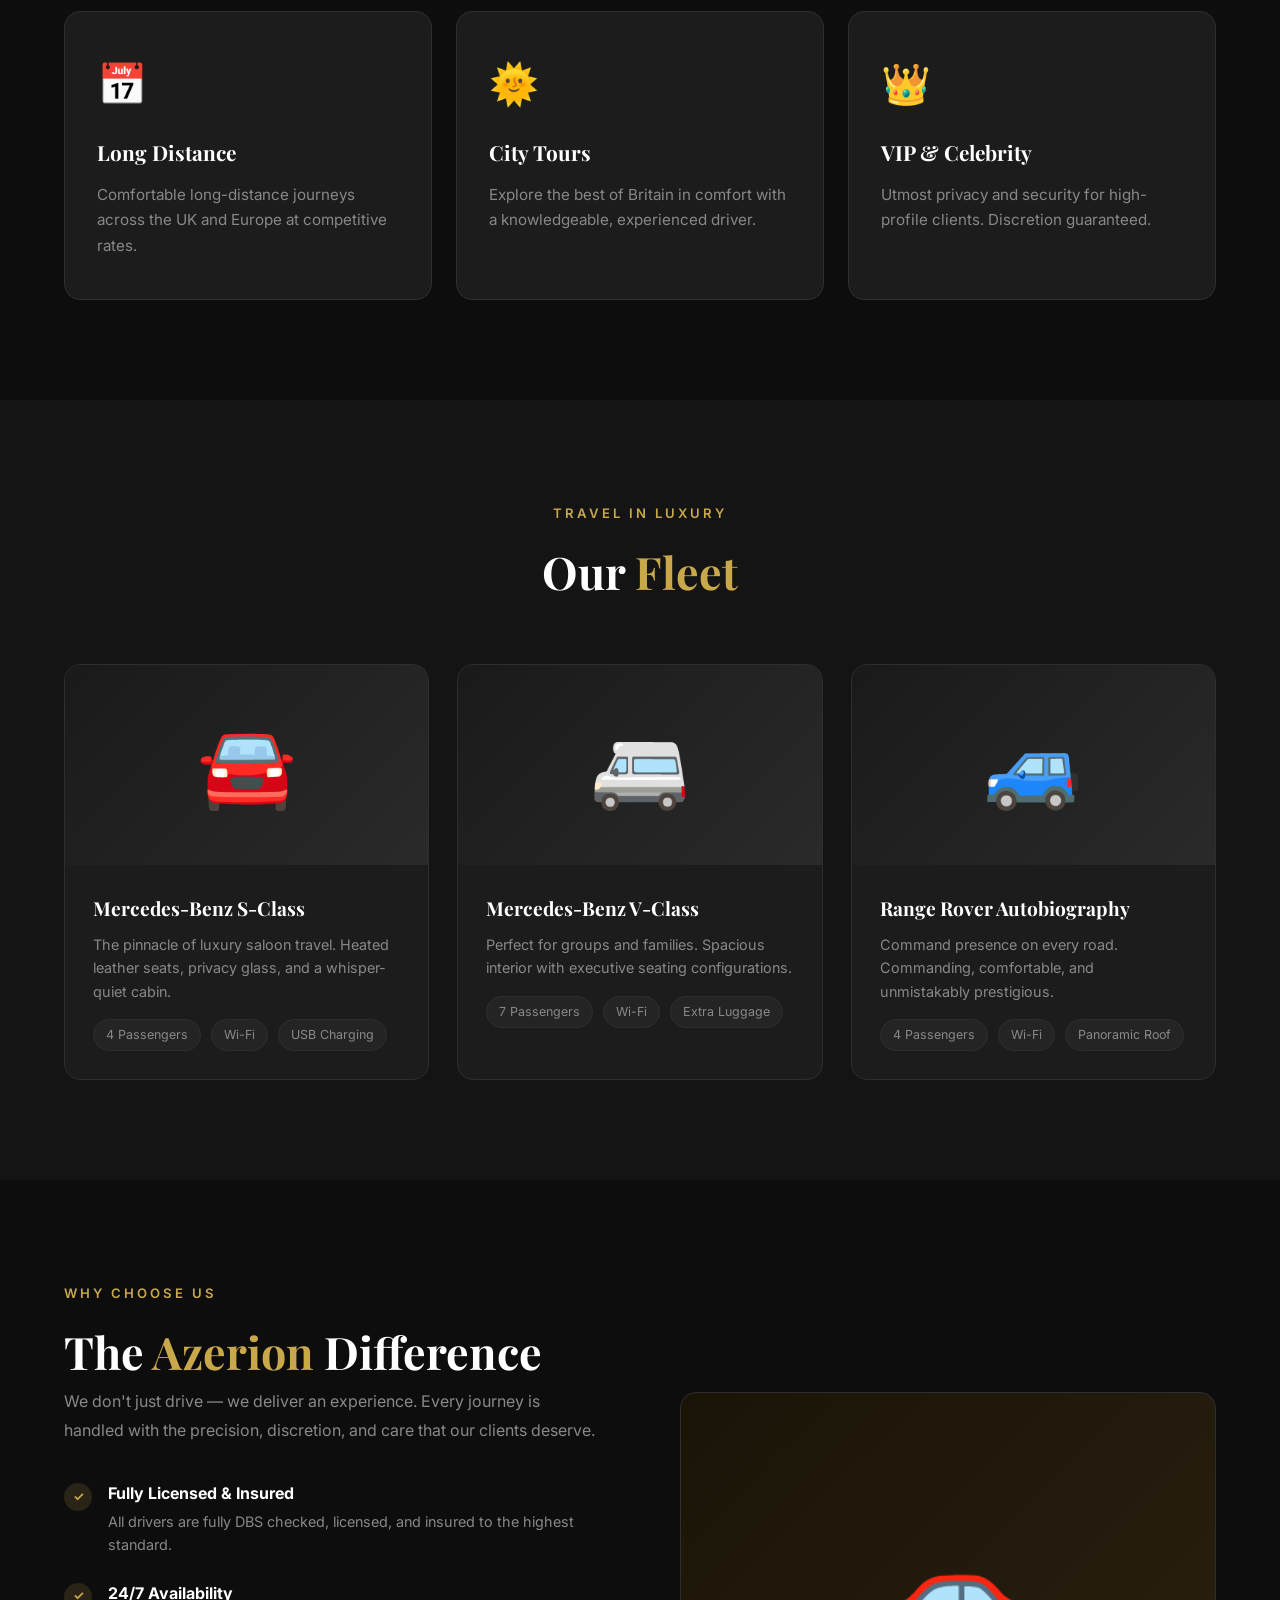
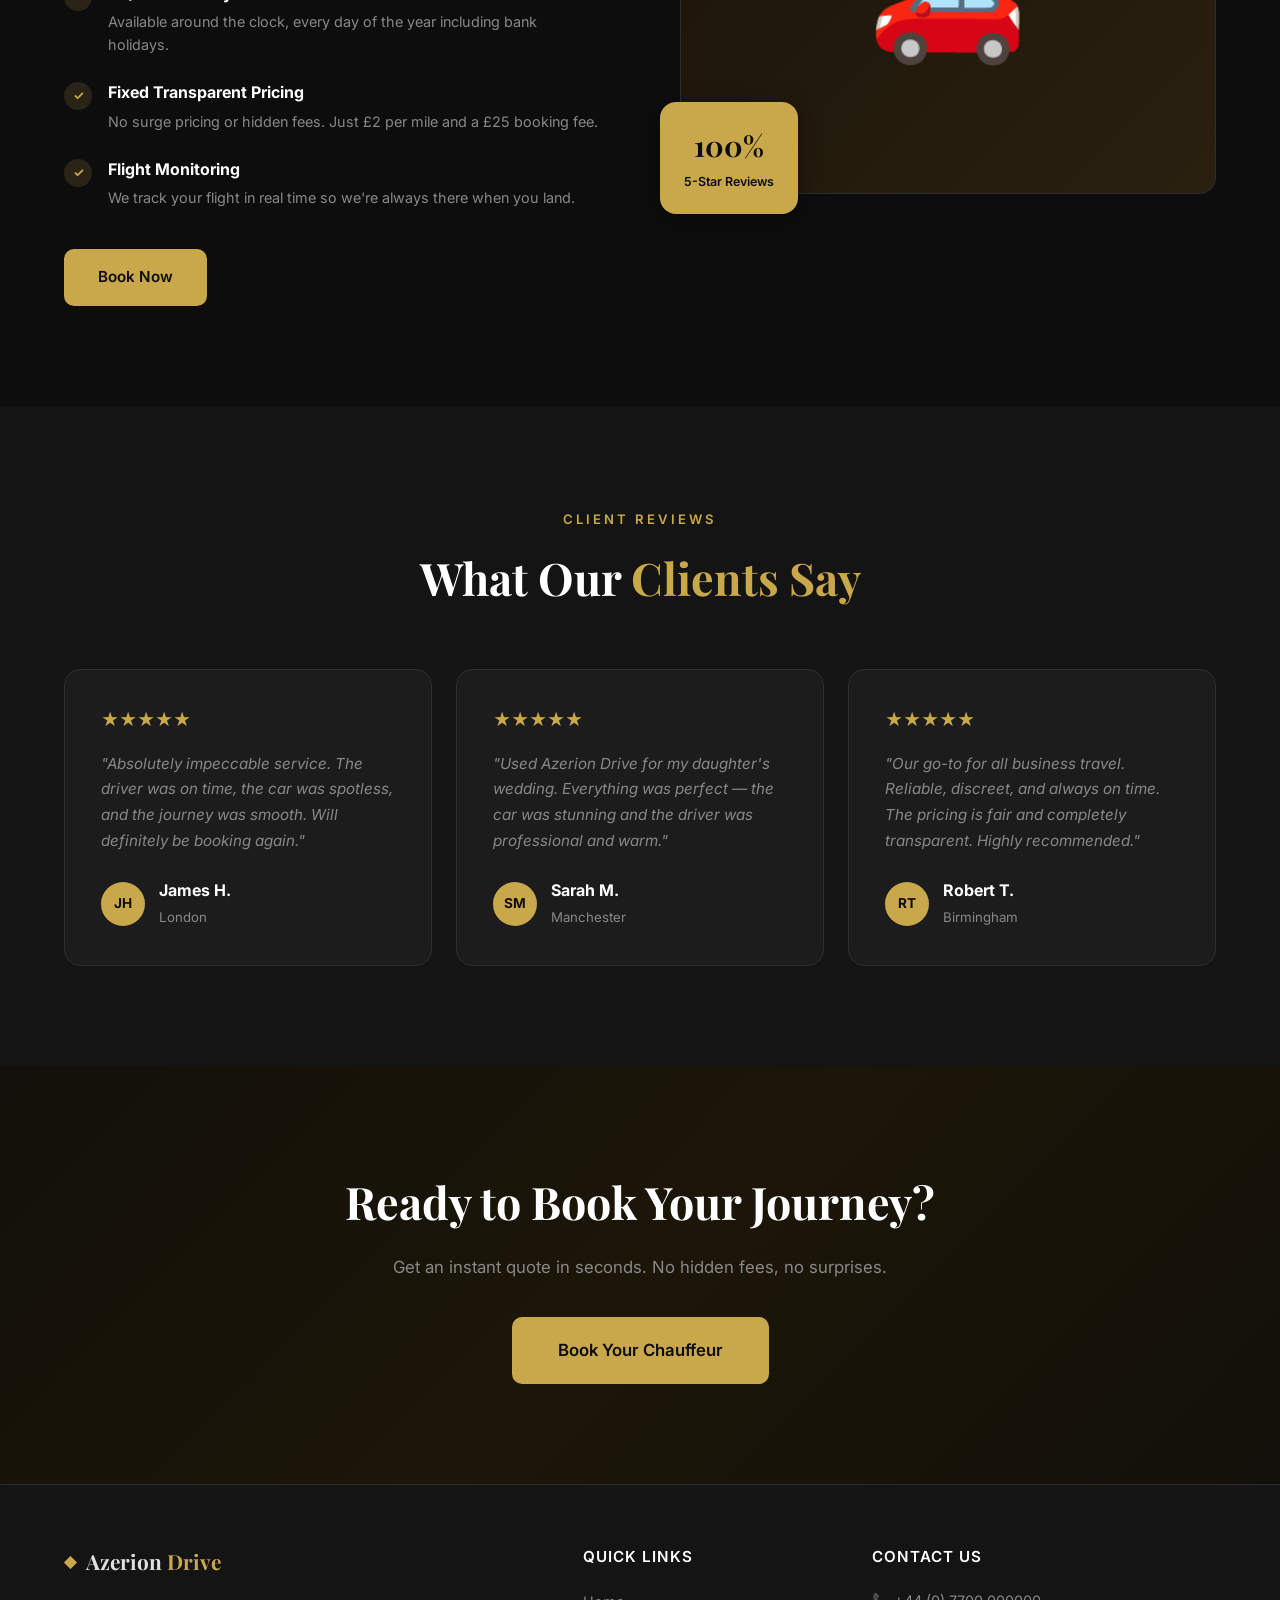
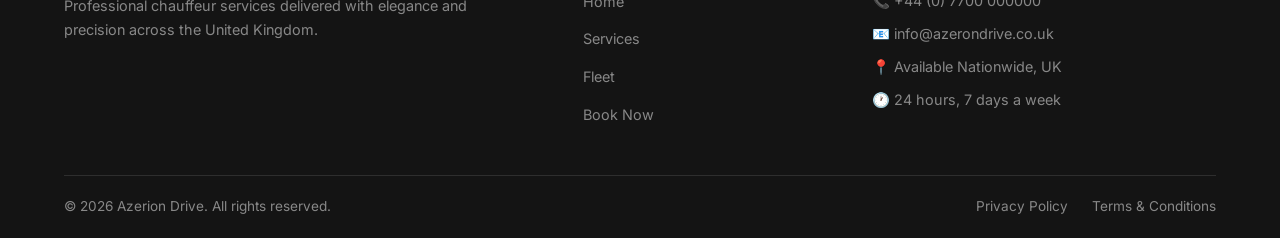
==== commit dc993186: "Rebrand to Azerion Drive https://claude.ai/code/session_01Uhr6CUEshggyWbpHLhCaFM" ====
--- a/index.html
+++ b/index.html
@@ -3,7 +3,7 @@
 <head>
   <meta charset="UTF-8" />
   <meta name="viewport" content="width=device-width, initial-scale=1.0" />
-  <title>Premier Chauffeur Services</title>
+  <title>Azerion Drive</title>
   <link rel="stylesheet" href="styles.css" />
   <link rel="preconnect" href="https://fonts.googleapis.com" />
   <link href="https://fonts.googleapis.com/css2?family=Playfair+Display:wght@400;600;700&family=Inter:wght@300;400;500;600&display=swap" rel="stylesheet" />
@@ -15,7 +15,7 @@
     <div class="nav-container">
       <div class="logo">
         <span class="logo-icon">&#9670;</span>
-        <span class="logo-text">Premier<span class="gold"> Chauffeur</span></span>
+        <span class="logo-text">Azerion<span class="gold"> Drive</span></span>
       </div>
       <ul class="nav-links">
         <li><a href="#home">Home</a></li>
@@ -175,7 +175,7 @@
       <div class="why-grid">
         <div class="why-text">
           <p class="section-sub">Why Choose Us</p>
-          <h2 class="section-title">The <span class="gold">Premier</span> Difference</h2>
+          <h2 class="section-title">The <span class="gold">Azerion</span> Difference</h2>
           <p class="why-desc">We don't just drive — we deliver an experience. Every journey is handled with the precision, discretion, and care that our clients deserve.</p>
           <ul class="why-list">
             <li>
@@ -241,7 +241,7 @@
         </div>
         <div class="testimonial-card">
           <div class="stars">&#9733;&#9733;&#9733;&#9733;&#9733;</div>
-          <p>"Used Premier Chauffeur for my daughter's wedding. Everything was perfect — the car was stunning and the driver was professional and warm."</p>
+          <p>"Used Azerion Drive for my daughter's wedding. Everything was perfect — the car was stunning and the driver was professional and warm."</p>
           <div class="testimonial-author">
             <div class="author-avatar">SM</div>
             <div>
@@ -283,7 +283,7 @@
         <div class="footer-brand">
           <div class="logo">
             <span class="logo-icon">&#9670;</span>
-            <span class="logo-text">Premier<span class="gold"> Chauffeur</span></span>
+            <span class="logo-text">Azerion<span class="gold"> Drive</span></span>
           </div>
           <p>Professional chauffeur services delivered with elegance and precision across the United Kingdom.</p>
         </div>
@@ -299,13 +299,13 @@
         <div class="footer-contact">
           <h4>Contact Us</h4>
           <p>&#128222; +44 (0) 7700 000000</p>
-          <p>&#128231; info@premierchauffeur.co.uk</p>
+          <p>&#128231; info@azerondrive.co.uk</p>
           <p>&#128205; Available Nationwide, UK</p>
           <p>&#128336; 24 hours, 7 days a week</p>
         </div>
       </div>
       <div class="footer-bottom">
-        <p>&copy; 2026 Premier Chauffeur Services. All rights reserved.</p>
+        <p>&copy; 2026 Azerion Drive. All rights reserved.</p>
         <div class="footer-legal">
           <a href="#">Privacy Policy</a>
           <a href="#">Terms &amp; Conditions</a>
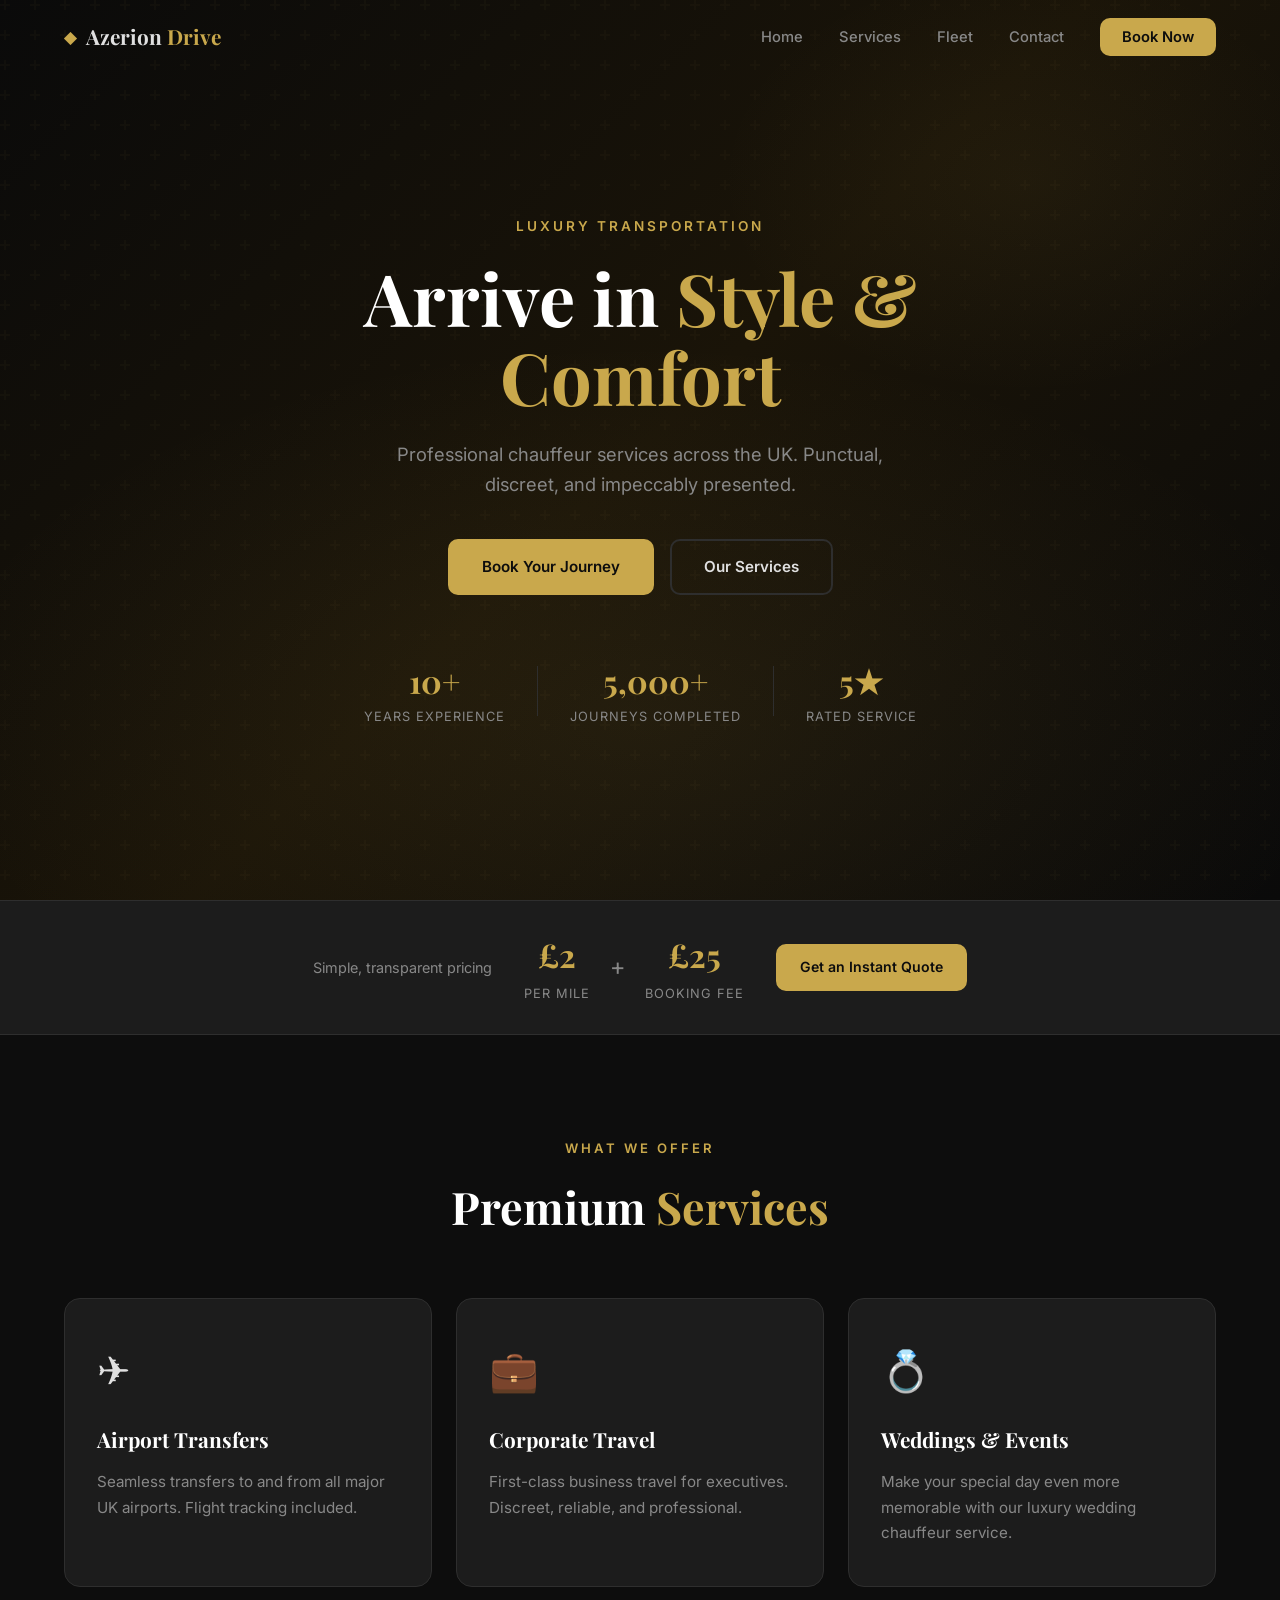
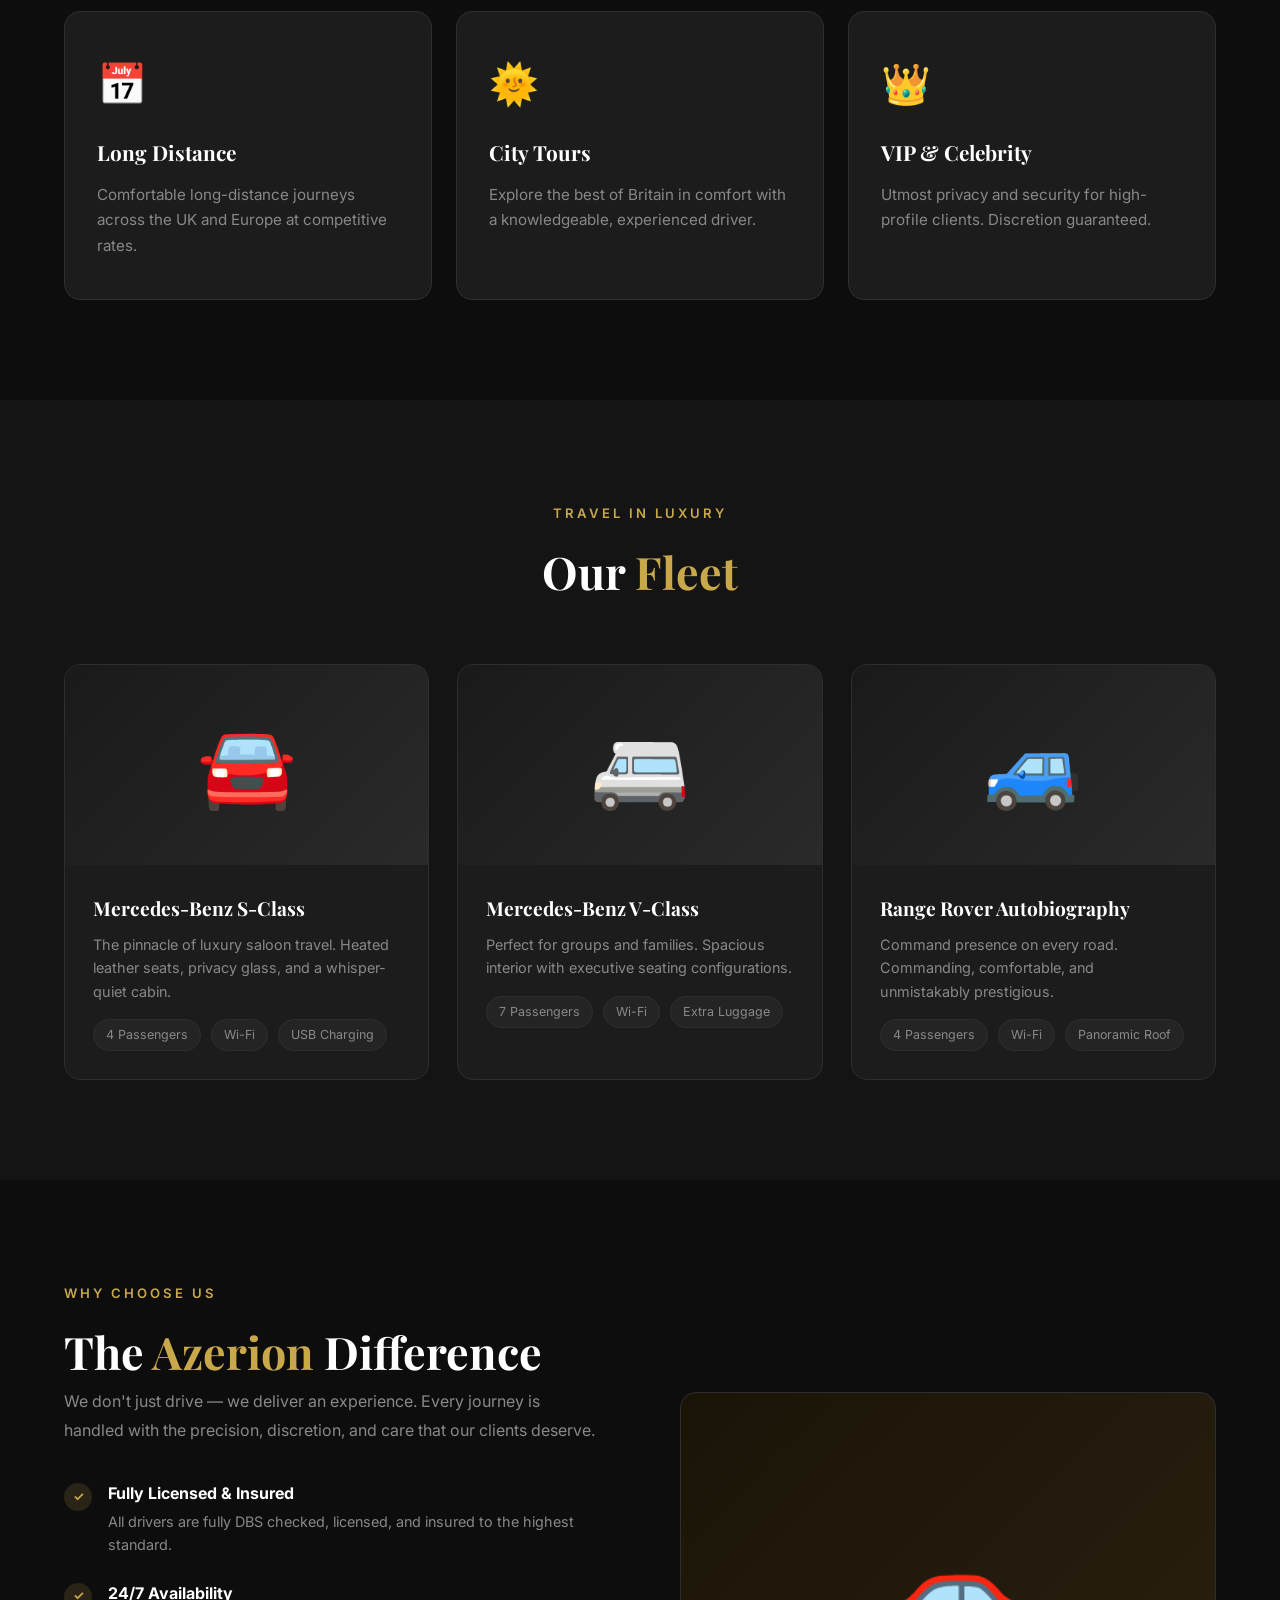
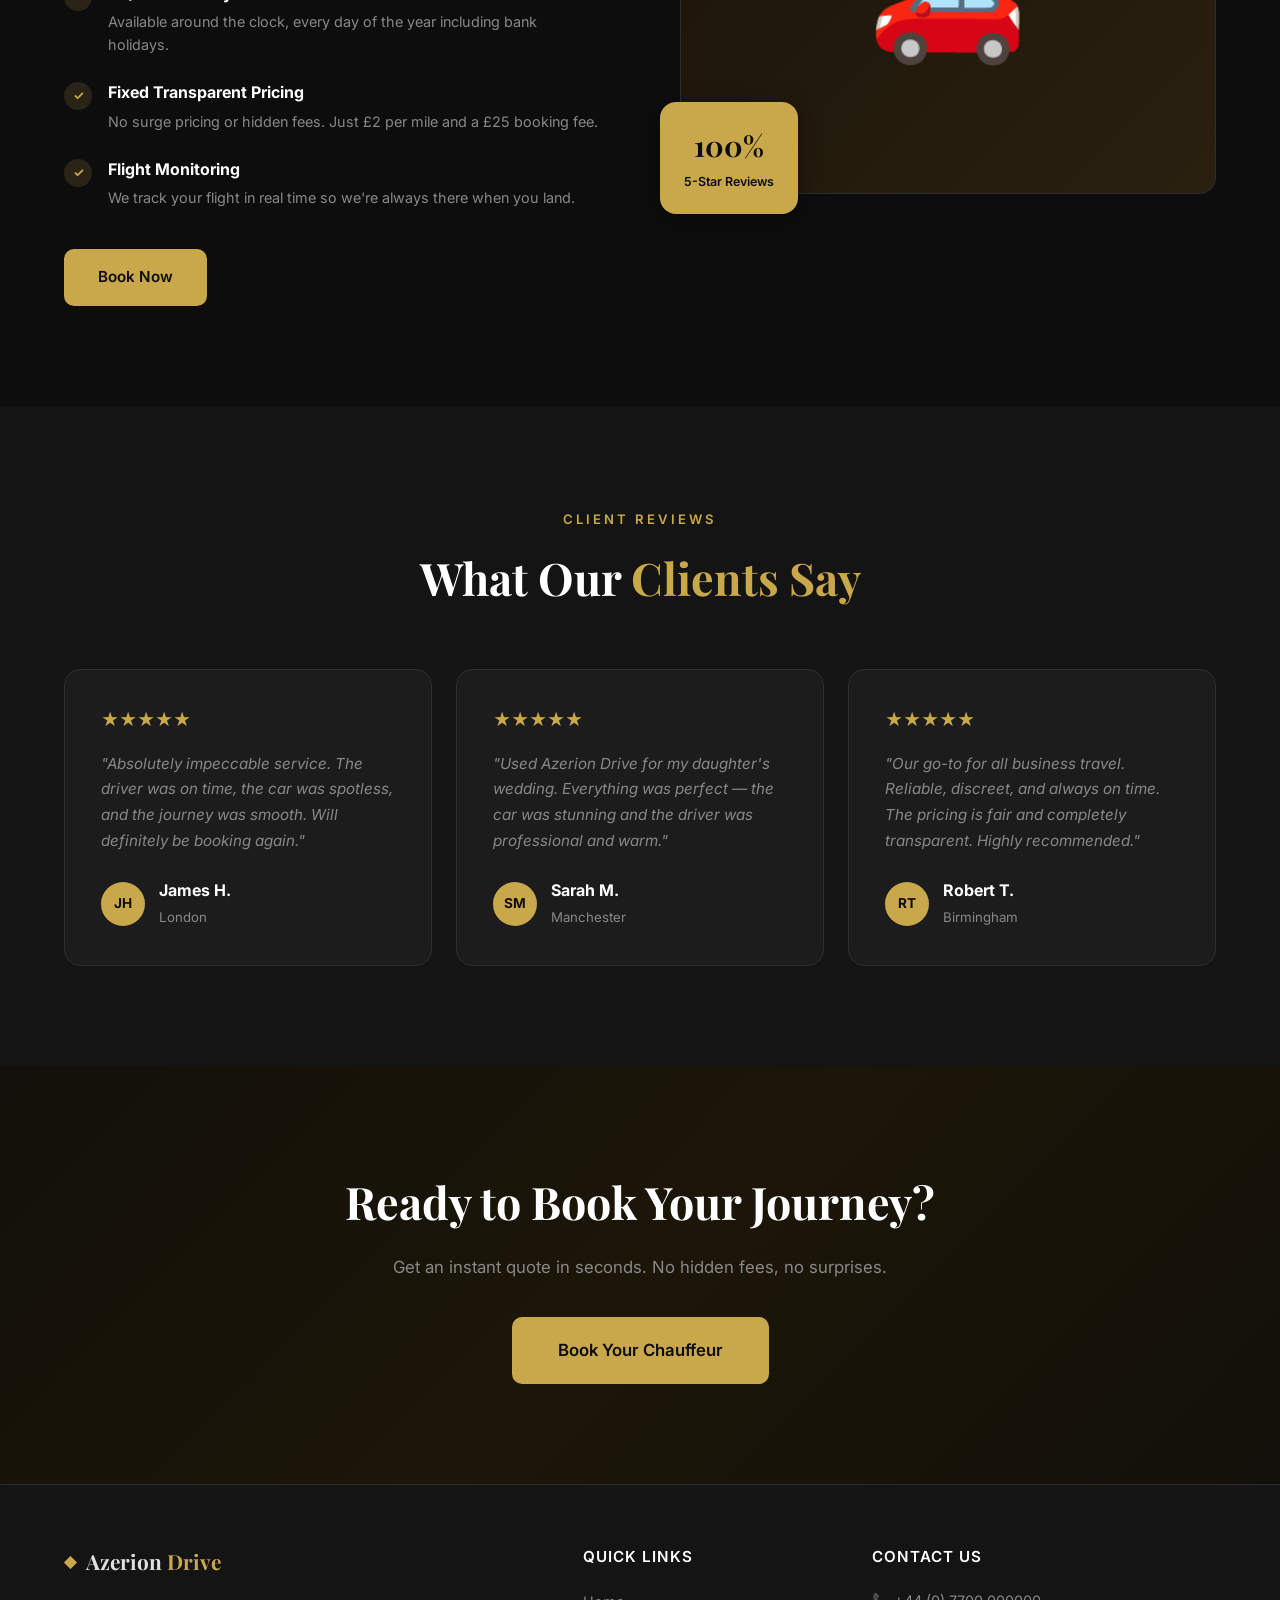
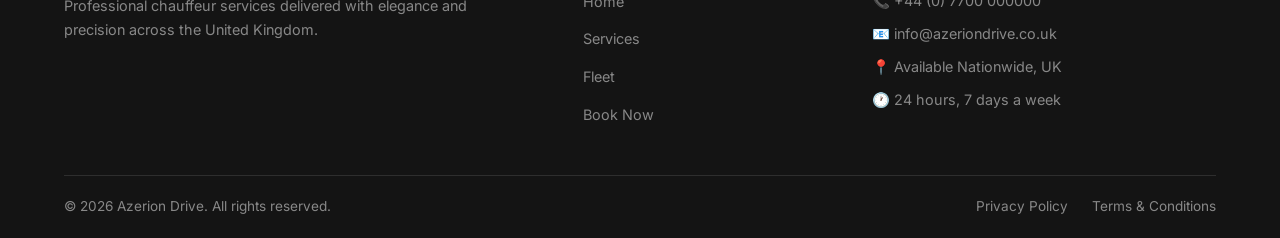
==== commit 2369c0f5: "Rebrand to Azerion Drive" ====
--- a/index.html
+++ b/index.html
@@ -299,7 +299,7 @@
         <div class="footer-contact">
           <h4>Contact Us</h4>
           <p>&#128222; +44 (0) 7700 000000</p>
-          <p>&#128231; info@azerondrive.co.uk</p>
+          <p>&#128231; info@azeriondrive.co.uk</p>
           <p>&#128205; Available Nationwide, UK</p>
           <p>&#128336; 24 hours, 7 days a week</p>
         </div>
@@ -315,12 +315,9 @@
   </footer>
 
   <script>
-    // Mobile nav toggle
     document.getElementById('hamburger').addEventListener('click', () => {
       document.querySelector('.nav-links').classList.toggle('open');
     });
-
-    // Smooth scroll for anchor links
     document.querySelectorAll('a[href^="#"]').forEach(a => {
       a.addEventListener('click', e => {
         const target = document.querySelector(a.getAttribute('href'));
@@ -330,11 +327,9 @@
         }
       });
     });
-
-    // Navbar scroll effect
     window.addEventListener('scroll', () => {
       document.querySelector('.navbar').classList.toggle('scrolled', window.scrollY > 50);
     });
   </script>
 </body>
-</html>
+</html>
